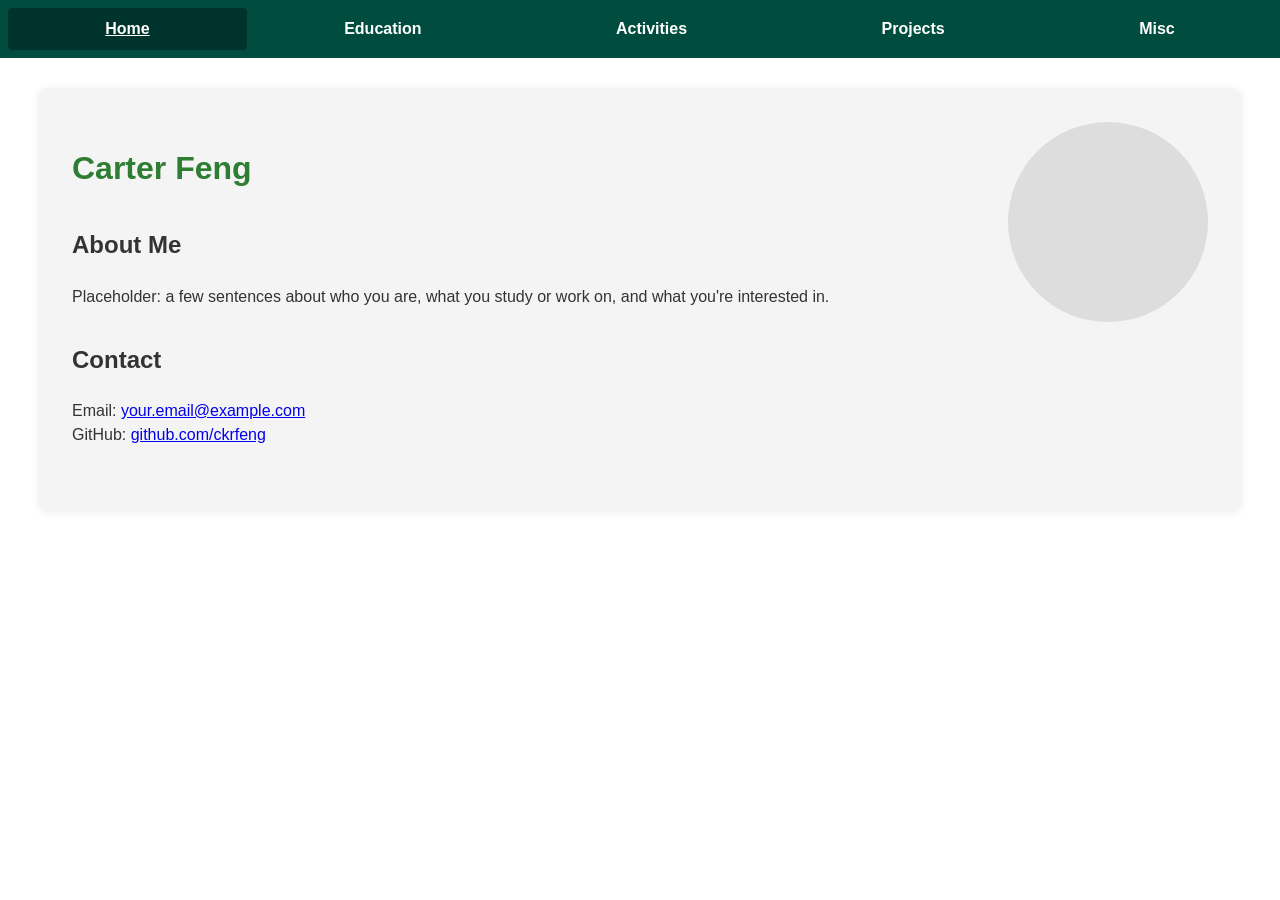
==== index.html @ 481c0ead "Initial blank website with placeholders" ====
<!DOCTYPE html>
<html lang="en">
<head>
    <meta charset="UTF-8">
    <meta name="viewport" content="width=device-width, initial-scale=1.0">
    <title>Carter Feng</title>
    <link rel="stylesheet" href="style.css">
</head>
<body>
    <nav class="navbar">
        <a href="index.html" aria-current="page">Home</a>
        <a href="education.html">Education</a>
        <a href="activities.html">Activities</a>
        <a href="projects.html">Projects</a>
        <a href="misc.html">Misc</a>
    </nav>

    <div class="container">
        <div class="content">
            <div>
                <h1>Carter Feng</h1>

                <section class="section-style">
                    <h2>About Me</h2>
                    <p class="big">
                        Placeholder: a few sentences about who you are, what you study or work on, and what you're interested in.
                    </p>
                </section>

                <section class="section-style">
                    <h2>Contact</h2>
                    <p class="big">
                        Email: <a href="mailto:your.email@example.com">your.email@example.com</a><br>
                        GitHub: <a href="https://github.com/ckrfeng">github.com/ckrfeng</a>
                    </p>
                </section>
            </div>

            <div class="profile-picture">
                <div class="profile-photo" role="img" aria-label="Profile photo"></div>
            </div>
        </div>
    </div>
</body>
</html>
---- style.css ----
/* Shared styles for every page. Colors and fonts follow the same look as the reference site. */

body {
    font-family: 'Trebuchet MS', sans-serif;
    margin: 0;
    padding: 0;
    background-color: #ffffff;
    color: #333333;
    line-height: 1.6;
}

/* Top navigation bar */
.navbar {
    display: flex;
    justify-content: space-between;
    align-items: center;
    flex-wrap: wrap;
    background-color: #004d40;
    padding: 0.5em;
}

.navbar a {
    color: white;
    text-decoration: none;
    font-weight: bold;
    flex: 1 1 auto;
    text-align: center;
    white-space: nowrap;
    padding: 0.5em 1em;
    border-radius: 4px;
}

.navbar a:hover {
    text-decoration: underline;
}

/* The current page's tab is highlighted via aria-current="page" in the HTML */
.navbar a[aria-current="page"] {
    background-color: #00332b;
    text-decoration: underline;
}

/* Page layout */
.container {
    max-width: 1200px;
    margin: 2em auto;
    padding: 0 16px;
}

h1 {
    color: #2e7d32;
}

h2 {
    color: #333333;
}

p.big {
    line-height: 1.5;
}

.section-style {
    margin: 2em 0;
}

.section-style h2 {
    color: #333333;
}

.placeholder {
    color: #888888;
    font-style: italic;
}

/* Home page card: text on the left, profile photo on the right */
.content {
    display: flex;
    justify-content: space-between;
    align-items: flex-start;
    gap: 2em;
    padding: 2em;
    background-color: #f4f4f4;
    border-radius: 8px;
    box-shadow: 0 0 10px rgba(0, 0, 0, 0.1);
}

.profile-picture {
    flex-shrink: 0;
    margin-left: 2em;
}

/* Uses a background image so a missing profile.jpg shows an empty circle, not a broken-image icon */
.profile-photo {
    width: 200px;
    height: 200px;
    max-width: 100%;
    border-radius: 50%;
    background-color: #dddddd;
    background-image: url("profile.jpg");
    background-size: cover;
    background-position: center;
    background-repeat: no-repeat;
}

/* Project cards */
.card-grid {
    display: grid;
    grid-template-columns: repeat(auto-fill, minmax(260px, 1fr));
    gap: 1.5em;
    margin-top: 2em;
}

.card {
    display: flex;
    flex-direction: column;
    background-color: #f4f4f4;
    border-radius: 8px;
    box-shadow: 0 0 10px rgba(0, 0, 0, 0.1);
    padding: 1.5em;
}

.card h2 {
    color: #2e7d32;
    margin: 0 0 0.5em 0;
    font-size: 1.3em;
}

.card p {
    margin: 0 0 1em 0;
}

.card .tools {
    list-style: none;
    padding: 0;
    margin: 0 0 1em 0;
    display: flex;
    flex-wrap: wrap;
    gap: 0.4em;
}

.card .tools li {
    background-color: #e0ece9;
    color: #004d40;
    font-size: 0.85em;
    padding: 0.2em 0.6em;
    border-radius: 4px;
}

.card .card-link {
    margin-top: auto;
    color: #004d40;
    font-weight: bold;
}

/* Phones */
@media (max-width: 600px) {
    .navbar a {
        padding: 0.6em 0.5em;
    }

    .container {
        margin: 1.5em auto;
    }

    .content {
        flex-direction: column;
        align-items: stretch;
        padding: 1.25em;
        gap: 1em;
    }

    /* Photo goes above the text on small screens */
    .profile-picture {
        order: -1;
        margin: 0 auto;
    }

    h1 {
        font-size: 2em;
    }
}
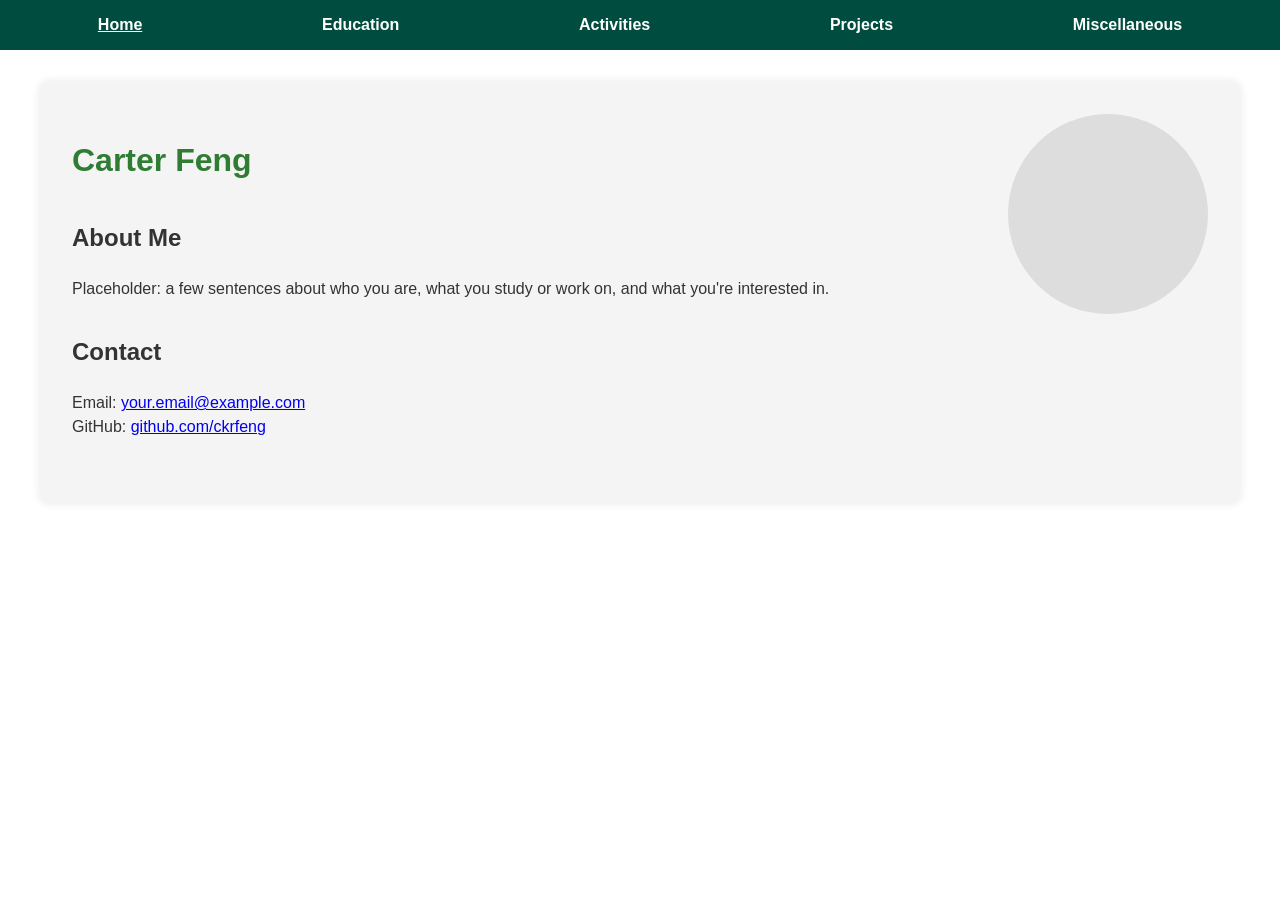
==== commit 9761b87b: "Remove overlay box and replace Misc with Miscellaneous" ====
--- a/index.html
+++ b/index.html
@@ -12,7 +12,7 @@
         <a href="education.html">Education</a>
         <a href="activities.html">Activities</a>
         <a href="projects.html">Projects</a>
-        <a href="misc.html">Misc</a>
+        <a href="misc.html">Miscellaneous</a>
     </nav>
 
     <div class="container">
--- a/style.css
+++ b/style.css
@@ -17,6 +17,7 @@
     flex-wrap: wrap;
     background-color: #004d40;
     padding: 0.5em;
+    line-height: normal;
 }
 
 .navbar a {
@@ -27,16 +28,14 @@
     text-align: center;
     white-space: nowrap;
     padding: 0.5em 1em;
-    border-radius: 4px;
 }
 
 .navbar a:hover {
     text-decoration: underline;
 }
 
-/* The current page's tab is highlighted via aria-current="page" in the HTML */
+/* The current page's tab is underlined via aria-current="page" in the HTML */
 .navbar a[aria-current="page"] {
-    background-color: #00332b;
     text-decoration: underline;
 }
 
@@ -154,10 +153,6 @@
 
 /* Phones */
 @media (max-width: 600px) {
-    .navbar a {
-        padding: 0.6em 0.5em;
-    }
-
     .container {
         margin: 1.5em auto;
     }
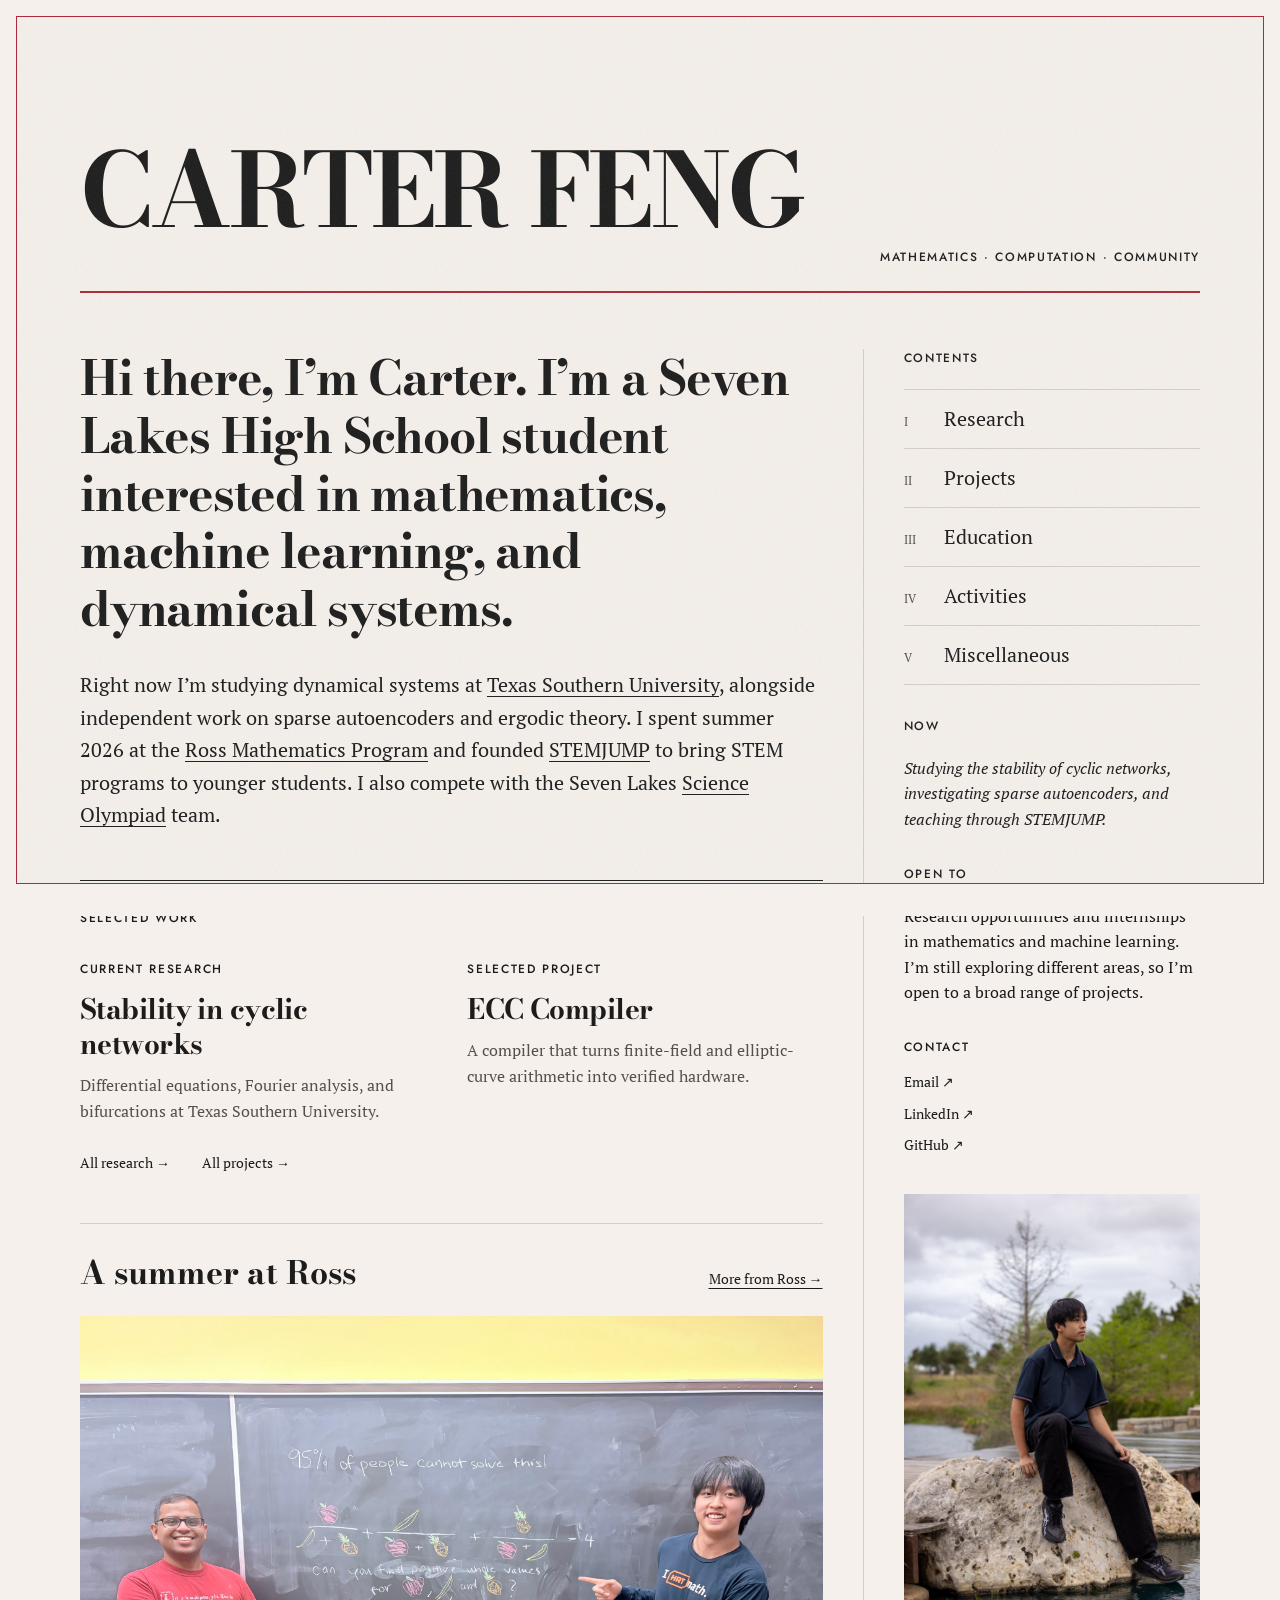
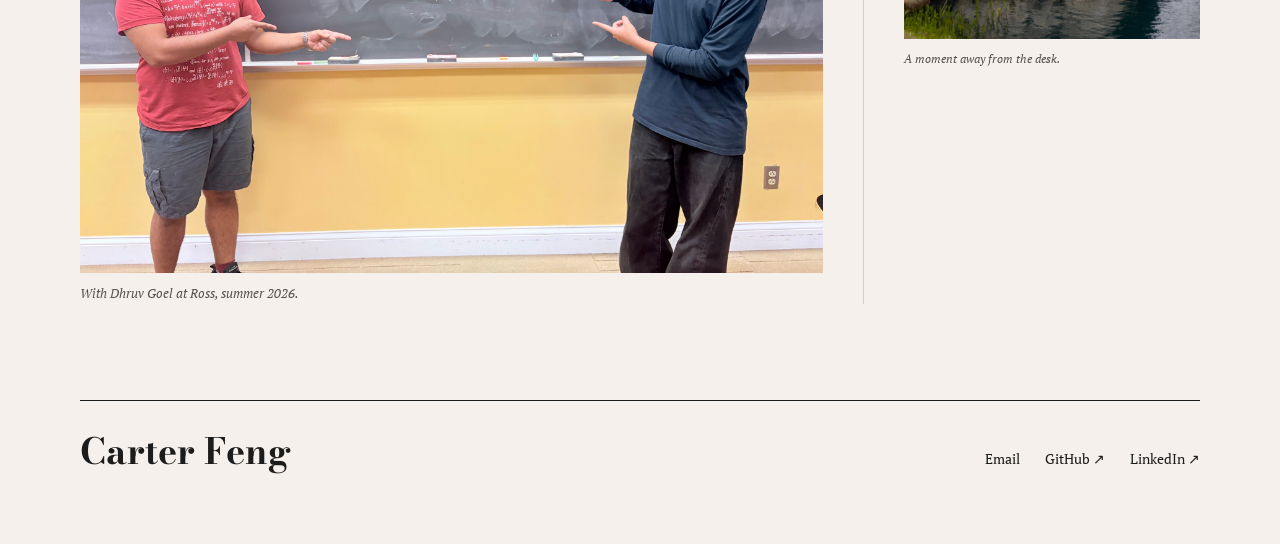
==== commit c4f9d36f: "Redesign personal site with editorial layout and scroll-active entries" ====
--- a/index.html
+++ b/index.html
@@ -1,45 +1,89 @@
-<!DOCTYPE html>
+<!doctype html>
 <html lang="en">
 <head>
-    <meta charset="UTF-8">
-    <meta name="viewport" content="width=device-width, initial-scale=1.0">
-    <title>Carter Feng</title>
-    <link rel="stylesheet" href="style.css">
+  <meta charset="utf-8">
+  <meta name="viewport" content="width=device-width, initial-scale=1">
+  <meta name="theme-color" content="#f5f0eb">
+  <meta name="description" content="Carter Feng — student at Seven Lakes High School, Ross Mathematics Program alumnus, and founder of STEMJUMP. Mathematics, machine learning, and technical projects.">
+  <title>Carter Feng</title>
+  <link rel="icon" href="assets/favicon.svg" type="image/svg+xml">
+  <link rel="preload" href="assets/fonts/bodoni-moda-700.ttf" as="font" type="font/ttf" crossorigin>
+  <link rel="preload" href="assets/fonts/pt-serif-400.ttf" as="font" type="font/ttf" crossorigin>
+  <link rel="stylesheet" href="style.css">
 </head>
-<body>
-    <nav class="navbar">
-        <a href="index.html" aria-current="page">Home</a>
-        <a href="education.html">Education</a>
-        <a href="activities.html">Activities</a>
-        <a href="projects.html">Projects</a>
-        <a href="misc.html">Miscellaneous</a>
-    </nav>
+<body class="home">
+  <a class="skip-link" href="#main">Skip to content</a>
+  <div class="sheet">
+    <header class="masthead">
+      <h1 class="wordmark">Carter Feng</h1>
+      <p class="masthead-note">Mathematics · Computation · Community</p>
+    </header>
+    <main id="main" class="home-layout">
+      <section class="home-lead" aria-labelledby="hello-title">
+        <h2 id="hello-title">Hi there, I’m Carter. I’m a Seven Lakes High School student interested in mathematics, machine learning, and dynamical systems.</h2>
+        <div class="home-intro">
+          <p>Right now I’m studying dynamical systems at <a href="research.html#cyclic-networks">Texas Southern University</a>, alongside independent work on sparse autoencoders and ergodic theory. I spent summer 2026 at the <a href="education.html#ross">Ross Mathematics Program</a> and founded <a href="activities.html#stemjump">STEMJUMP</a> to bring STEM programs to younger students. I also compete with the Seven Lakes <a href="activities.html#science-olympiad">Science Olympiad</a> team.</p>
+        </div>
+      </section>
 
-    <div class="container">
-        <div class="content">
-            <div>
-                <h1>Carter Feng</h1>
+      <aside class="home-sidebar" aria-label="Contents and current work">
+        <nav class="sidebar-contents" aria-label="Contents">
+          <h2 class="rail-heading">Contents</h2>
+          <ol class="sidebar-index">
+            <li><a href="research.html">Research</a></li>
+            <li><a href="projects.html">Projects</a></li>
+            <li><a href="education.html">Education</a></li>
+            <li><a href="activities.html">Activities</a></li>
+            <li><a href="misc.html">Miscellaneous</a></li>
+          </ol>
+        </nav>
+        <section class="rail-now" aria-labelledby="now-title">
+          <h2 class="rail-heading" id="now-title">Now</h2>
+          <p>Studying the stability of cyclic networks, investigating sparse autoencoders, and teaching through STEMJUMP.</p>
+        </section>
+        <section class="rail-open" aria-labelledby="open-title">
+          <h2 class="rail-heading" id="open-title">Open to</h2>
+          <p>Research opportunities and internships in mathematics and machine learning. I’m still exploring different areas, so I’m open to a broad range of projects.</p>
+        </section>
+        <section class="rail-contact" aria-labelledby="contact-title">
+          <h2 class="rail-heading" id="contact-title">Contact</h2>
+          <ul><li><a href="mailto:ckrfeng@gmail.com">Email ↗</a></li><li><a href="https://www.linkedin.com/in/carterfeng/">LinkedIn ↗</a></li><li><a href="https://github.com/ckrfeng">GitHub ↗</a></li></ul>
+        </section>
+        <figure class="rail-portrait">
+          <img src="assets/images/carter-rocks-original.jpg" alt="Carter seated on a limestone rock beside the water." width="5464" height="8192" loading="eager" decoding="async">
+          <figcaption>A moment away from the desk.</figcaption>
+        </figure>
+      </aside>
 
-                <section class="section-style">
-                    <h2>About Me</h2>
-                    <p class="big">
-                        Placeholder: a few sentences about who you are, what you study or work on, and what you're interested in.
-                    </p>
-                </section>
+      <section class="home-highlights" aria-labelledby="highlights-title">
+        <h2 class="rail-heading" id="highlights-title">Selected work</h2>
+        <div class="highlight-pair">
+          <article>
+            <p class="highlight-label">Current research</p>
+            <h3><a href="research.html#cyclic-networks">Stability in cyclic networks</a></h3>
+            <p>Differential equations, Fourier analysis, and bifurcations at Texas Southern University.</p>
+          </article>
+          <article>
+            <p class="highlight-label">Selected project</p>
+            <h3><a href="projects.html#ecc-compiler">ECC Compiler</a></h3>
+            <p>A compiler that turns finite-field and elliptic-curve arithmetic into verified hardware.</p>
+          </article>
+        </div>
+        <p class="highlights-more"><a href="research.html">All research →</a><a href="projects.html">All projects →</a></p>
+      </section>
 
-                <section class="section-style">
-                    <h2>Contact</h2>
-                    <p class="big">
-                        Email: <a href="mailto:your.email@example.com">your.email@example.com</a><br>
-                        GitHub: <a href="https://github.com/ckrfeng">github.com/ckrfeng</a>
-                    </p>
-                </section>
-            </div>
-
-            <div class="profile-picture">
-                <div class="profile-photo" role="img" aria-label="Profile photo"></div>
-            </div>
-        </div>
-    </div>
+      <section class="home-ross" aria-labelledby="summer-title">
+        <div class="photo-story-heading"><h2 id="summer-title">A summer at Ross</h2><a href="education.html#ross">More from Ross →</a></div>
+        <figure>
+          <img src="assets/images/ross-dhruv-goel.jpg" alt="Carter and Dhruv Goel pointing to a number theory puzzle on a classroom chalkboard." width="2400" height="1800" loading="lazy" decoding="async">
+          <figcaption>With Dhruv Goel at Ross, summer 2026.</figcaption>
+        </figure>
+      </section>
+    </main>
+    <footer class="colophon">
+      <p class="signature">Carter Feng</p>
+      <div class="contact-links"><a href="mailto:ckrfeng@gmail.com">Email</a><a href="https://github.com/ckrfeng">GitHub ↗</a><a href="https://www.linkedin.com/in/carterfeng/">LinkedIn ↗</a></div>
+    </footer>
+  </div>
 </body>
 </html>
--- a/style.css
+++ b/style.css
@@ -1,176 +1,221 @@
-/* Shared styles for every page. Colors and fonts follow the same look as the reference site. */
-
-body {
-    font-family: 'Trebuchet MS', sans-serif;
-    margin: 0;
-    padding: 0;
-    background-color: #ffffff;
-    color: #333333;
-    line-height: 1.6;
-}
-
-/* Top navigation bar */
-.navbar {
-    display: flex;
-    justify-content: space-between;
-    align-items: center;
-    flex-wrap: wrap;
-    background-color: #004d40;
-    padding: 0.5em;
-    line-height: normal;
-}
-
-.navbar a {
-    color: white;
-    text-decoration: none;
-    font-weight: bold;
-    flex: 1 1 auto;
-    text-align: center;
-    white-space: nowrap;
-    padding: 0.5em 1em;
-}
-
-.navbar a:hover {
-    text-decoration: underline;
-}
-
-/* The current page's tab is underlined via aria-current="page" in the HTML */
-.navbar a[aria-current="page"] {
-    text-decoration: underline;
-}
-
-/* Page layout */
-.container {
-    max-width: 1200px;
-    margin: 2em auto;
-    padding: 0 16px;
-}
-
-h1 {
-    color: #2e7d32;
-}
-
-h2 {
-    color: #333333;
-}
-
-p.big {
-    line-height: 1.5;
-}
-
-.section-style {
-    margin: 2em 0;
-}
-
-.section-style h2 {
-    color: #333333;
-}
-
-.placeholder {
-    color: #888888;
-    font-style: italic;
-}
-
-/* Home page card: text on the left, profile photo on the right */
-.content {
-    display: flex;
-    justify-content: space-between;
-    align-items: flex-start;
-    gap: 2em;
-    padding: 2em;
-    background-color: #f4f4f4;
-    border-radius: 8px;
-    box-shadow: 0 0 10px rgba(0, 0, 0, 0.1);
-}
-
-.profile-picture {
-    flex-shrink: 0;
-    margin-left: 2em;
-}
-
-/* Uses a background image so a missing profile.jpg shows an empty circle, not a broken-image icon */
-.profile-photo {
-    width: 200px;
-    height: 200px;
-    max-width: 100%;
-    border-radius: 50%;
-    background-color: #dddddd;
-    background-image: url("profile.jpg");
-    background-size: cover;
-    background-position: center;
-    background-repeat: no-repeat;
-}
-
-/* Project cards */
-.card-grid {
-    display: grid;
-    grid-template-columns: repeat(auto-fill, minmax(260px, 1fr));
-    gap: 1.5em;
-    margin-top: 2em;
-}
-
-.card {
-    display: flex;
-    flex-direction: column;
-    background-color: #f4f4f4;
-    border-radius: 8px;
-    box-shadow: 0 0 10px rgba(0, 0, 0, 0.1);
-    padding: 1.5em;
-}
-
-.card h2 {
-    color: #2e7d32;
-    margin: 0 0 0.5em 0;
-    font-size: 1.3em;
-}
-
-.card p {
-    margin: 0 0 1em 0;
-}
-
-.card .tools {
-    list-style: none;
-    padding: 0;
-    margin: 0 0 1em 0;
-    display: flex;
-    flex-wrap: wrap;
-    gap: 0.4em;
-}
-
-.card .tools li {
-    background-color: #e0ece9;
-    color: #004d40;
-    font-size: 0.85em;
-    padding: 0.2em 0.6em;
-    border-radius: 4px;
-}
-
-.card .card-link {
-    margin-top: auto;
-    color: #004d40;
-    font-weight: bold;
-}
-
-/* Phones */
-@media (max-width: 600px) {
-    .container {
-        margin: 1.5em auto;
-    }
-
-    .content {
-        flex-direction: column;
-        align-items: stretch;
-        padding: 1.25em;
-        gap: 1em;
-    }
-
-    /* Photo goes above the text on small screens */
-    .profile-picture {
-        order: -1;
-        margin: 0 auto;
-    }
-
-    h1 {
-        font-size: 2em;
-    }
-}
+@font-face{font-family:Bodoni;src:url('assets/fonts/bodoni-moda-700.ttf') format('truetype');font-weight:700;font-style:normal;font-display:swap}
+@font-face{font-family:Bodoni;src:url('assets/fonts/bodoni-moda.ttf') format('truetype');font-weight:400;font-style:normal;font-display:swap}
+@font-face{font-family:PTSerif;src:url('assets/fonts/pt-serif-400.ttf') format('truetype');font-weight:400;font-style:normal;font-display:swap}
+@font-face{font-family:PTSerif;src:url('assets/fonts/pt-serif-700.ttf') format('truetype');font-weight:700;font-style:normal;font-display:swap}
+@font-face{font-family:PTSerif;src:url('assets/fonts/pt-serif-400-italic.ttf') format('truetype');font-weight:400;font-style:italic;font-display:swap}
+@font-face{font-family:Jost;src:url('assets/fonts/jost-500.ttf') format('truetype');font-weight:500;font-style:normal;font-display:swap}
+
+:root{
+  --paper:#f5f0eb;
+  --ink:#1c1c1c;
+  --muted:#55504b;
+  --rule:#d6cec5;
+  --accent:#ad293c;
+  --index-muted:#aaa49d;
+  --index-active:#c8102e;
+  --duration-state:160ms;
+  color-scheme:light;
+  font-family:PTSerif,Georgia,serif;
+  color:var(--ink);
+  background:var(--paper);
+  font-synthesis:none;
+}
+*{box-sizing:border-box}
+html{scroll-behavior:smooth}
+body{margin:0;font-size:16px;line-height:1.6;-webkit-font-smoothing:antialiased}
+body::before{content:"";position:fixed;inset:0;pointer-events:none;z-index:5;opacity:.24;background-image:url("data:image/svg+xml,%3Csvg viewBox='0 0 180 180' xmlns='http://www.w3.org/2000/svg'%3E%3Cfilter id='p'%3E%3CfeTurbulence type='fractalNoise' baseFrequency='.78' numOctaves='3' stitchTiles='stitch'/%3E%3C/filter%3E%3Cpath fill='%23726952' filter='url(%23p)' opacity='.36' d='M0 0h180v180H0z'/%3E%3C/svg%3E");background-size:180px}
+body::after{content:"";position:fixed;inset:16px;border:1px solid var(--accent);box-shadow:0 0 0 32px var(--paper);pointer-events:none;z-index:8}
+::selection{background:#e7c4c7;color:var(--ink)}
+a{color:inherit;text-underline-offset:4px;text-decoration-thickness:1px}
+a:hover{text-decoration:underline}
+a:focus-visible{outline:2px solid var(--ink);outline-offset:5px}
+p{margin:0 0 24px}
+strong{font-weight:700}
+figure{margin:0}
+figure img{display:block;width:100%;height:auto}
+figcaption{font-size:13px;line-height:1.6;font-style:italic;color:var(--muted);margin-top:10px}
+.skip-link{position:absolute;top:20px;left:24px;transform:translateY(-200%);z-index:10;background:var(--paper);padding:8px 16px}
+.skip-link:focus{transform:none}
+.visually-hidden{position:absolute;width:1px;height:1px;margin:-1px;padding:0;overflow:hidden;clip-path:inset(50%);white-space:nowrap;border:0}
+.sheet{width:calc(100% - 160px);max-width:1440px;margin:auto}
+
+/* Common masthead anchors match across the cover and section pages. */
+.masthead{position:relative;padding:144px 0 24px;border-bottom:2px solid var(--accent)}
+.wordmark,.section-masthead{font-family:Bodoni,Georgia,serif;font-size:clamp(30.4px,8vw,136px);font-weight:700;line-height:.9;letter-spacing:-.035em;margin:0;min-height:clamp(27.36px,7.2vw,122.4px);color:var(--ink)}
+.wordmark{text-transform:uppercase;white-space:nowrap}
+.masthead-note{font-family:Jost,Arial,sans-serif;font-size:12px;font-weight:500;line-height:19.2px;letter-spacing:.14em;text-transform:uppercase;text-align:right;margin:12px 0 0;color:var(--ink)}
+.interior .masthead::after{content:"";display:block;height:31.2px}
+.navigation{position:absolute;left:0;right:0;top:25px;display:flex;justify-content:center;align-items:center;flex-wrap:wrap;gap:10px 32px;padding:12px 0 15px;border-bottom:1px solid var(--rule);font-family:Jost,Arial,sans-serif;font-weight:500;font-size:12px;line-height:19.2px;letter-spacing:.13em;text-transform:uppercase}
+.navigation a{text-decoration:none;white-space:nowrap}
+.navigation a[aria-current=page]{text-decoration:underline;text-underline-offset:7px}
+
+/* Cover: large introduction, contents rail, and two featured entries. */
+.home-layout{display:grid;grid-template-columns:minmax(0,2.2fr) minmax(250px,1fr);grid-template-areas:"lead sidebar" "highlights sidebar" "ross sidebar";column-gap:40px;align-items:start;padding:56px 0 96px}
+.home-lead{grid-area:lead;padding-bottom:48px}
+.home-lead h2{font-family:Bodoni,Georgia,serif;font-size:48px;line-height:1.2;font-weight:700;letter-spacing:-.025em;margin:0 0 32px}
+.home-intro{font-size:20px;line-height:1.625;max-width:70ch}
+.home-intro p:last-child{margin-bottom:0}
+.home-sidebar{grid-area:sidebar;border-left:1px solid var(--rule);padding-left:40px;align-self:stretch}
+.rail-heading,.highlight-label,.entry-meta{font-family:Jost,Arial,sans-serif;font-size:12px;font-weight:500;line-height:1.6;letter-spacing:.14em;text-transform:uppercase;color:var(--ink)}
+.rail-heading{margin:0 0 20px}
+.sidebar-index{list-style:none;counter-reset:toc;margin:0;padding:0}
+.sidebar-index li{counter-increment:toc;border-top:1px solid var(--rule)}
+.sidebar-index li:last-child{border-bottom:1px solid var(--rule)}
+.sidebar-index a{display:flex;gap:21px;align-items:baseline;padding:15px 0;font-size:20px;line-height:1.4;text-decoration:none}
+.sidebar-index a::before{content:counter(toc,upper-roman);font-size:12px;min-width:19px;color:var(--muted)}
+.sidebar-index a:hover{text-decoration:underline}
+.rail-now,.rail-open,.rail-contact{margin-top:32px}
+.rail-now p,.rail-open p{font-size:16px;line-height:1.6;margin:0}
+.rail-now p{font-style:italic}
+.rail-contact .rail-heading{margin-bottom:12px}
+.rail-contact ul{list-style:none;padding:0;margin:0}
+.rail-contact li+li{margin-top:6px}
+.rail-contact a{font-size:14px;text-decoration:none}
+.rail-contact a:hover{text-decoration:underline}
+.rail-portrait{margin-top:36px}
+.rail-portrait figcaption{font-size:12px}
+.home-highlights{grid-area:highlights;border-top:1px solid var(--ink);padding:28px 0 48px}
+.home-highlights>.rail-heading{margin-bottom:32px}
+.highlight-pair{display:grid;grid-template-columns:1fr 1fr;gap:32px}
+.highlight-label{margin:0 0 12px}
+.highlight-pair h3{font-family:Bodoni,Georgia,serif;font-size:28px;font-weight:700;line-height:1.25;letter-spacing:-.02em;margin:0 0 12px}
+.highlight-pair h3 a{text-decoration:none}
+.highlight-pair h3 a:hover{text-decoration:underline}
+.highlight-pair article>p:last-child{font-size:16px;line-height:1.6;margin:0;color:var(--muted)}
+.highlights-more{display:flex;gap:32px;margin:28px 0 0;font-size:14px}
+.highlights-more a{text-decoration:none}
+.highlights-more a:hover{text-decoration:underline}
+.home-ross{grid-area:ross;border-top:1px solid var(--rule);padding-top:30px}
+.photo-story-heading{display:flex;justify-content:space-between;align-items:baseline;gap:24px;margin-bottom:24px}
+.photo-story-heading h2{font-family:Bodoni,Georgia,serif;font-size:32px;line-height:1.2;margin:0;font-weight:700}
+.photo-story-heading a{font-size:14px;white-space:nowrap}
+
+/* Section pages retain the supplied projects, results, and photographs. */
+.page-heading{max-width:880px;margin:48px auto 56px}
+.page-deck{font-size:22px;line-height:1.6;color:var(--muted);margin:0}
+.reading-column{max-width:880px;margin:0 auto 88px}
+.entry{scroll-margin-top:32px;margin-bottom:64px}
+.entry-meta{margin:0 0 16px;letter-spacing:.09em}
+.entry h2,.skills-section h2{font-family:Bodoni,Georgia,serif;font-size:36px;font-weight:700;line-height:1.2;letter-spacing:-.02em;margin:0 0 24px}
+.entry p:not(.entry-meta){font-size:18px;line-height:1.75}
+.entry p:last-child{margin-bottom:0}
+.indexed-page .reading-column,.indexed-page .page-heading{max-width:none}
+.numbered-entry{display:grid;grid-template-columns:minmax(0,22%) minmax(0,1fr);gap:40px;margin-bottom:64px}
+.numbered-entry+.numbered-entry{border-top:1px solid var(--rule);padding-top:56px}
+.entry-aside,.entry-content{min-width:0}
+.entry-number{display:block;font-family:Bodoni,Georgia,serif;font-size:64px;font-weight:400;line-height:.85;font-variant-numeric:lining-nums tabular-nums;color:var(--index-muted);margin-bottom:24px;transition:color var(--duration-state) ease}
+.numbered-entry[data-active="true"] .entry-number{color:var(--index-active)}
+.entry-aside .entry-meta{max-width:220px;font-size:11px;line-height:1.7}
+.entry-content .entry-meta{margin-bottom:16px}
+.skills-section{border-top:1px solid var(--rule);padding-top:36px}
+.skills-list{font-size:18px;margin:0}
+.skills-list dt{font-weight:700;margin:24px 0 6px}
+.skills-list dd{margin:0;line-height:1.7}
+.end-link{margin-top:30px;font-size:16px}
+.photo-section{margin:0 0 96px}
+.photo-section>h2{font-family:Bodoni,Georgia,serif;font-size:36px;font-weight:700;line-height:1.2;margin:0 0 28px}
+.wide-photo{margin-bottom:36px}
+.photo-pair,.personal-photos{display:grid;grid-template-columns:1fr 1fr;gap:32px}
+.photo-note{font-size:15px;font-style:italic;color:var(--muted);margin-top:24px}
+.competition-pair{display:grid;grid-template-columns:minmax(0,1fr) 220px;gap:64px;align-items:center}
+.small-original{max-width:165px;justify-self:center}
+.small-original img{max-width:165px}
+.personal-photos{margin-bottom:96px}
+.event-results{display:grid;grid-template-columns:1fr 1fr;gap:32px 48px;margin-top:36px}
+.event-result h3{font-family:Bodoni,Georgia,serif;font-size:26px;font-weight:700;line-height:1.2;margin:0 0 16px}
+.event-result table{width:100%;border-collapse:collapse;font-size:16px;font-variant-numeric:tabular-nums}
+.event-result th,.event-result td{text-align:left;padding:9px 0;font-weight:400}
+.event-result thead{font-family:Jost,Arial,sans-serif;font-size:12px;letter-spacing:.05em;border-bottom:1px solid var(--rule)}
+.event-result td:last-child,.event-result th:last-child{text-align:right}
+.role-list{display:grid;grid-template-columns:1fr auto;gap:16px 32px;margin:0;font-size:18px}
+.role-list dt,.role-list dd{margin:0}
+.role-list dd{font-style:italic;color:var(--muted)}
+.plain-list{padding-left:24px;font-size:18px;line-height:1.8}
+.colophon{border-top:1px solid var(--ink);padding:28px 0 72px;display:flex;justify-content:space-between;align-items:baseline;gap:32px;font-size:14px}
+.colophon p{margin:0}
+.signature{font-family:Bodoni,Georgia,serif;font-size:36px;line-height:1.2;font-weight:700}
+.contact-links{display:flex;gap:25px;flex-wrap:wrap}
+.contact-links a{text-decoration:none}
+.contact-links a:hover{text-decoration:underline}
+
+@media(min-width:1600px){.home-layout{grid-template-columns:minmax(0,2fr) minmax(300px,1fr)}}
+@media(max-width:1024px){
+  .sheet{width:calc(100% - 112px)}
+  .home-layout{grid-template-columns:minmax(0,1.8fr) minmax(215px,1fr);gap:0 30px}
+  .home-sidebar{padding-left:28px}
+  .home-lead h2{font-size:42px}
+  .home-intro{font-size:18px}
+  .highlight-pair{gap:24px}
+  .highlight-pair h3{font-size:25px}
+  .photo-story-heading{display:block}
+  .photo-story-heading h2{margin-bottom:12px}
+  .competition-pair{grid-template-columns:minmax(0,1fr) 165px;gap:36px}
+  .navigation{gap:10px 24px}
+}
+@media(max-width:700px){
+  body::after{inset:9px}
+  .sheet{width:calc(100% - 48px)}
+  .masthead{padding-top:128px;padding-bottom:24px}
+  .wordmark,.section-masthead{font-size:clamp(30.4px,8vw,56px);line-height:1;min-height:56px;letter-spacing:-.035em}
+  .masthead-note{font-size:10px;text-align:left;letter-spacing:.11em;margin-top:12px;line-height:16px}
+  .interior .masthead::after{height:28px}
+  .navigation{top:20px;display:grid;grid-template-columns:repeat(3,minmax(0,1fr));padding:0 0 8px;gap:0;font-size:10px;letter-spacing:.08em}
+  .navigation a{min-height:40px;display:flex;justify-content:center;align-items:center;text-align:center}
+  .home-layout{grid-template-columns:1fr;grid-template-areas:"lead" "highlights" "sidebar" "ross";padding:36px 0 56px}
+  .home-lead{padding-bottom:32px}
+  .home-lead h2{font-size:36px;line-height:1.16;margin-bottom:26px}
+  .home-intro{font-size:18px;line-height:1.65}
+  .home-sidebar{display:grid;grid-template-columns:1fr 1fr;gap:28px 24px;border-left:0;border-top:1px solid var(--rule);padding:24px 0 36px}
+  .sidebar-contents{grid-column:1/-1}
+  .sidebar-index{display:grid;grid-template-columns:1fr 1fr;column-gap:24px}
+  .sidebar-index a{font-size:17px;padding:13px 0;gap:13px}
+  .sidebar-index a::before{min-width:15px;font-size:11px}
+  .sidebar-index li:last-child{grid-column:1/-1}
+  .rail-heading,.highlight-label{font-size:11px;letter-spacing:.12em}
+  .rail-now,.rail-open,.rail-contact{margin:0}
+  .rail-now p,.rail-open p{font-size:15px;line-height:1.65}
+  .rail-contact{grid-column:1/-1}
+  .rail-contact ul{display:flex;flex-wrap:wrap;gap:12px 24px}
+  .rail-contact li+li{margin:0}
+  .rail-contact a{font-size:14px}
+  .rail-portrait{grid-column:1/-1;margin:0}
+  .home-highlights{padding:26px 0 36px}
+  .home-highlights>.rail-heading{margin-bottom:24px}
+  .highlight-pair{grid-template-columns:1fr;gap:30px}
+  .highlight-pair h3{font-size:28px}
+  .highlight-pair article>p:last-child{font-size:16px}
+  .highlights-more{font-size:14px;gap:24px}
+  .home-ross{padding-top:28px}
+  .photo-story-heading h2{font-size:30px}
+  .page-heading{margin:36px 0 42px}
+  .page-deck{font-size:19px}
+  .reading-column{margin-bottom:56px}
+  .entry{margin-bottom:44px}
+  .entry h2,.skills-section h2{font-size:29px;line-height:1.2;margin-bottom:20px}
+  .entry-meta{font-size:10px;letter-spacing:.08em;margin-bottom:15px}
+  .entry p:not(.entry-meta){font-size:17px;line-height:1.75}
+  .skills-list,.plain-list{font-size:17px}
+  .photo-section{margin-bottom:56px}
+  .photo-section>h2{font-size:30px}
+  .photo-pair,.personal-photos,.competition-pair,.event-results{grid-template-columns:1fr;gap:30px}
+  .personal-photos{margin-bottom:56px}
+  .small-original{justify-self:start}
+  .role-list{grid-template-columns:1fr;gap:4px;font-size:17px}
+  .role-list dd{margin-bottom:18px}
+  .colophon{flex-wrap:wrap;gap:20px;padding-bottom:42px}
+  .signature{font-size:30px}
+  .contact-links{font-size:13px;gap:24px}
+}
+@media(prefers-reduced-motion:reduce){html{scroll-behavior:auto}}
+@media(max-width:767px){.numbered-entry{grid-template-columns:1fr;gap:24px}.numbered-entry+.numbered-entry{padding-top:40px}.entry-aside .entry-meta{max-width:none;margin-bottom:0}}
+@media(prefers-reduced-motion:reduce){.entry-number{transition-duration:80ms}}
+@media(min-width:701px) and (max-width:1023px){
+  .home-layout{grid-template-columns:1fr;grid-template-areas:"lead" "highlights" "sidebar" "ross"}
+  .home-lead h2{font-size:48px}
+  .home-intro{font-size:20px}
+  .home-sidebar{display:grid;grid-template-columns:1fr 1fr;gap:32px;border-left:0;border-top:1px solid var(--rule);padding:32px 0 48px}
+  .sidebar-contents{grid-row:span 2}
+  .rail-now,.rail-open,.rail-contact{margin:0}
+  .rail-portrait{margin:0}
+  .home-ross{margin-top:0}
+}
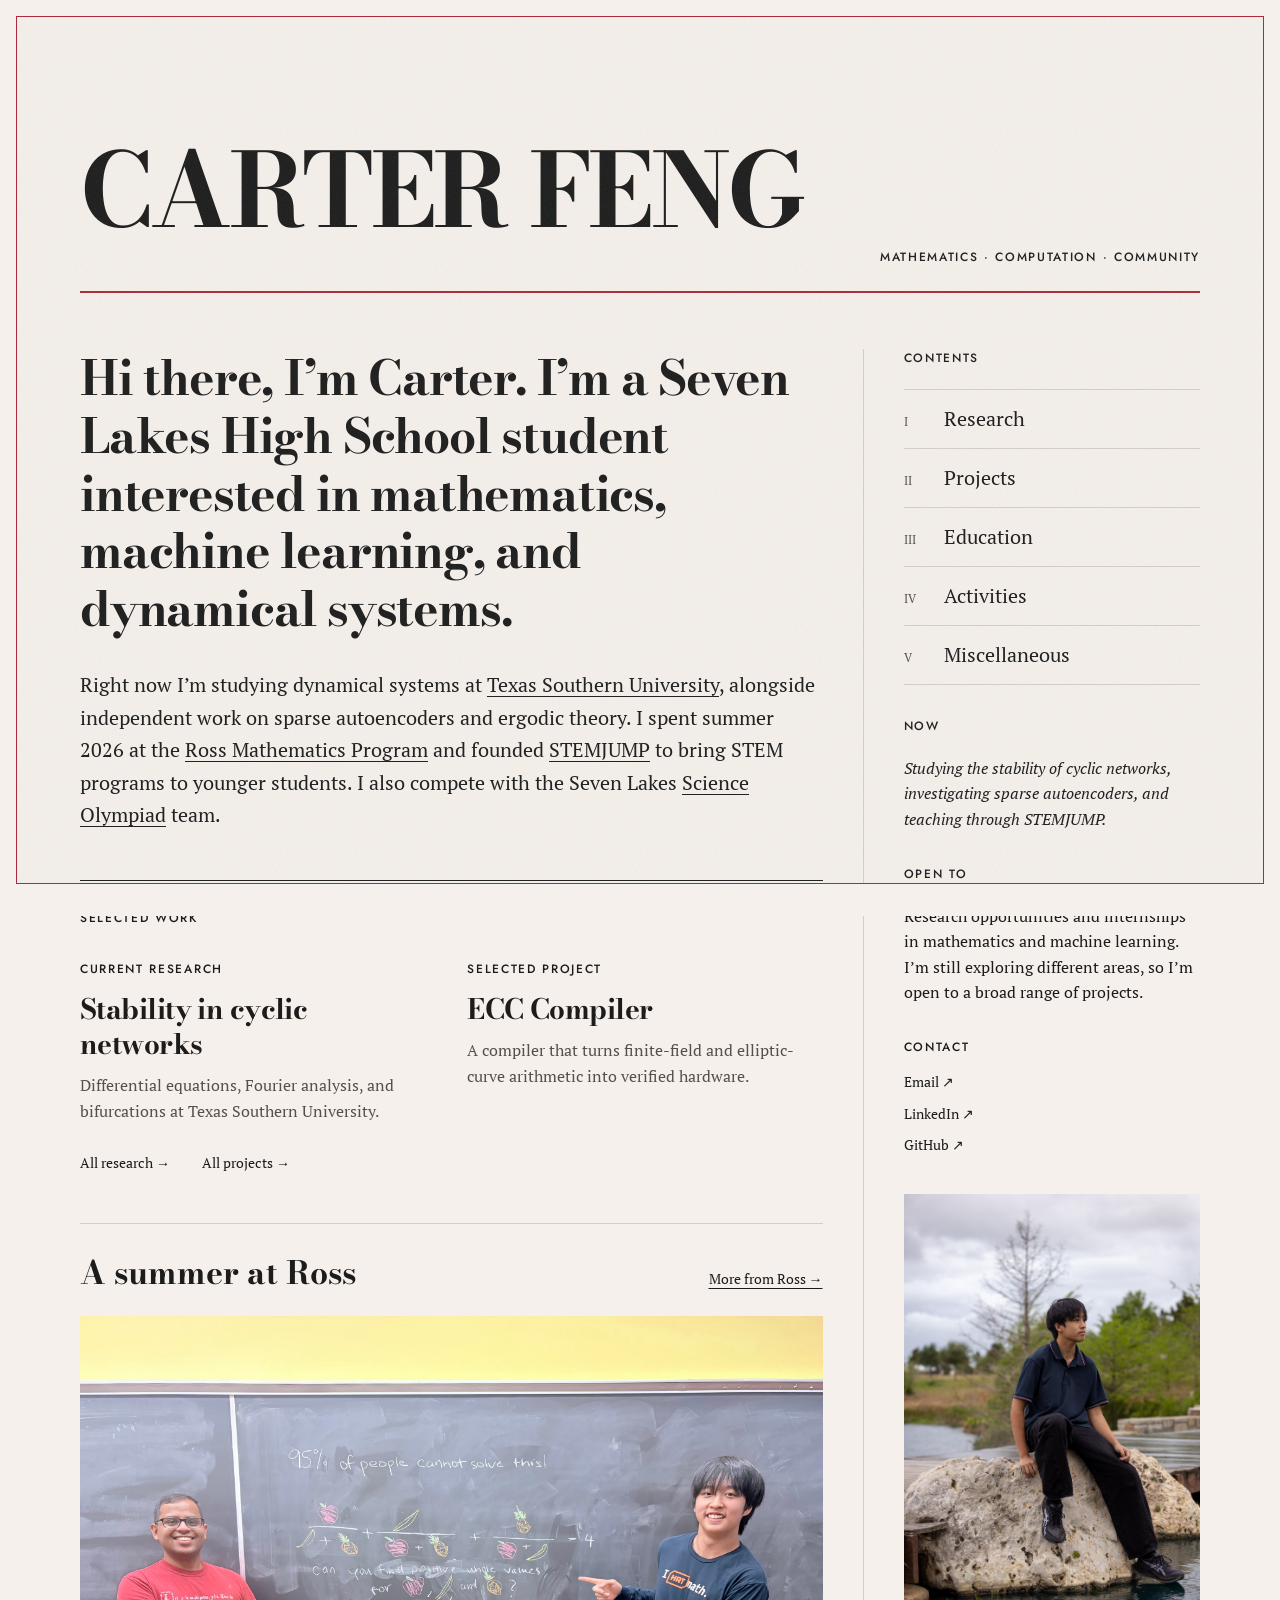
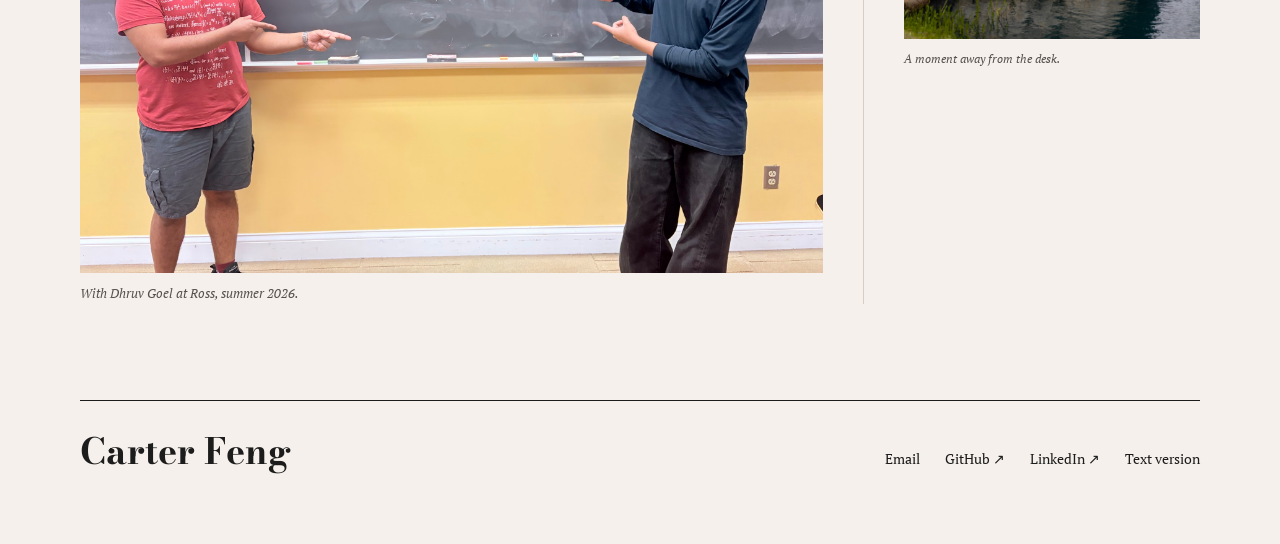
==== commit 2574bada: "Add text-only version and correct photo captions" ====
--- a/index.html
+++ b/index.html
@@ -82,7 +82,7 @@
     </main>
     <footer class="colophon">
       <p class="signature">Carter Feng</p>
-      <div class="contact-links"><a href="mailto:ckrfeng@gmail.com">Email</a><a href="https://github.com/ckrfeng">GitHub ↗</a><a href="https://www.linkedin.com/in/carterfeng/">LinkedIn ↗</a></div>
+      <div class="contact-links"><a href="mailto:ckrfeng@gmail.com">Email</a><a href="https://github.com/ckrfeng">GitHub ↗</a><a href="https://www.linkedin.com/in/carterfeng/">LinkedIn ↗</a><a href="text/index.html#about">Text version</a></div>
     </footer>
   </div>
 </body>
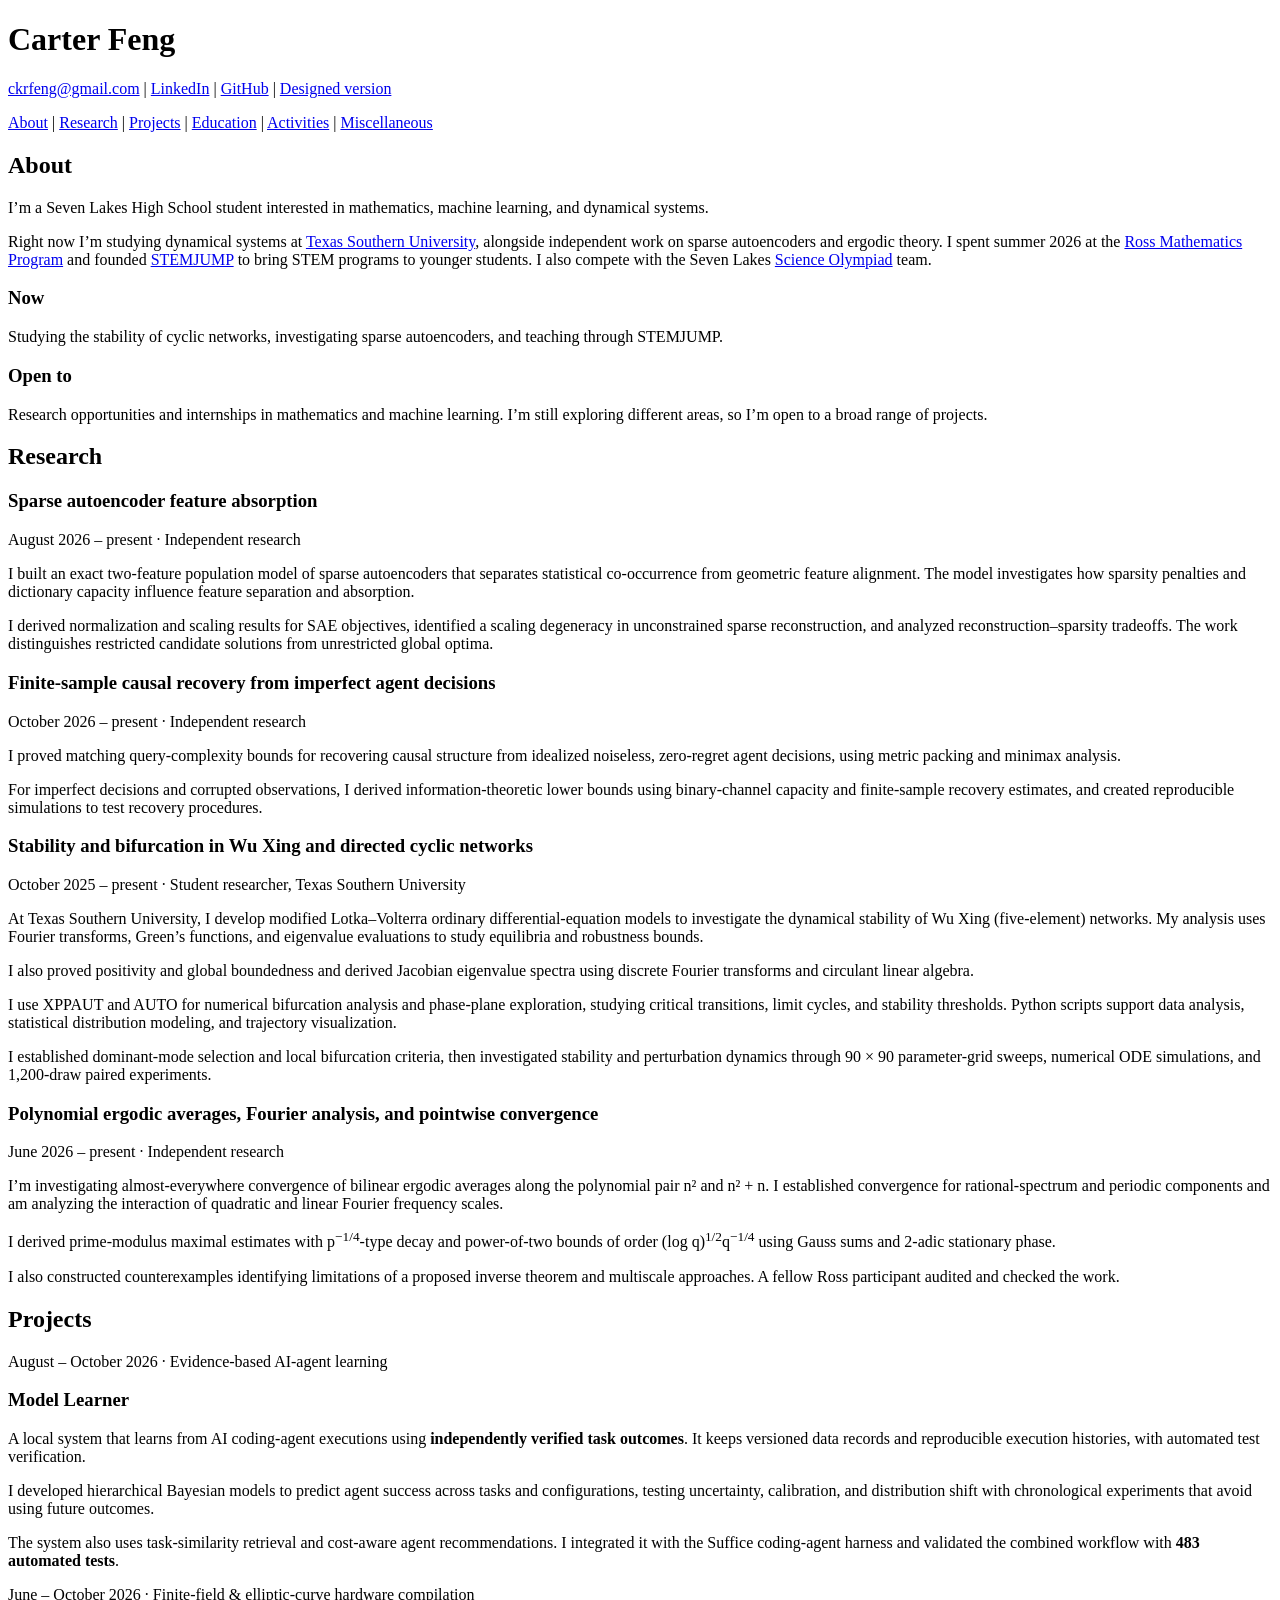
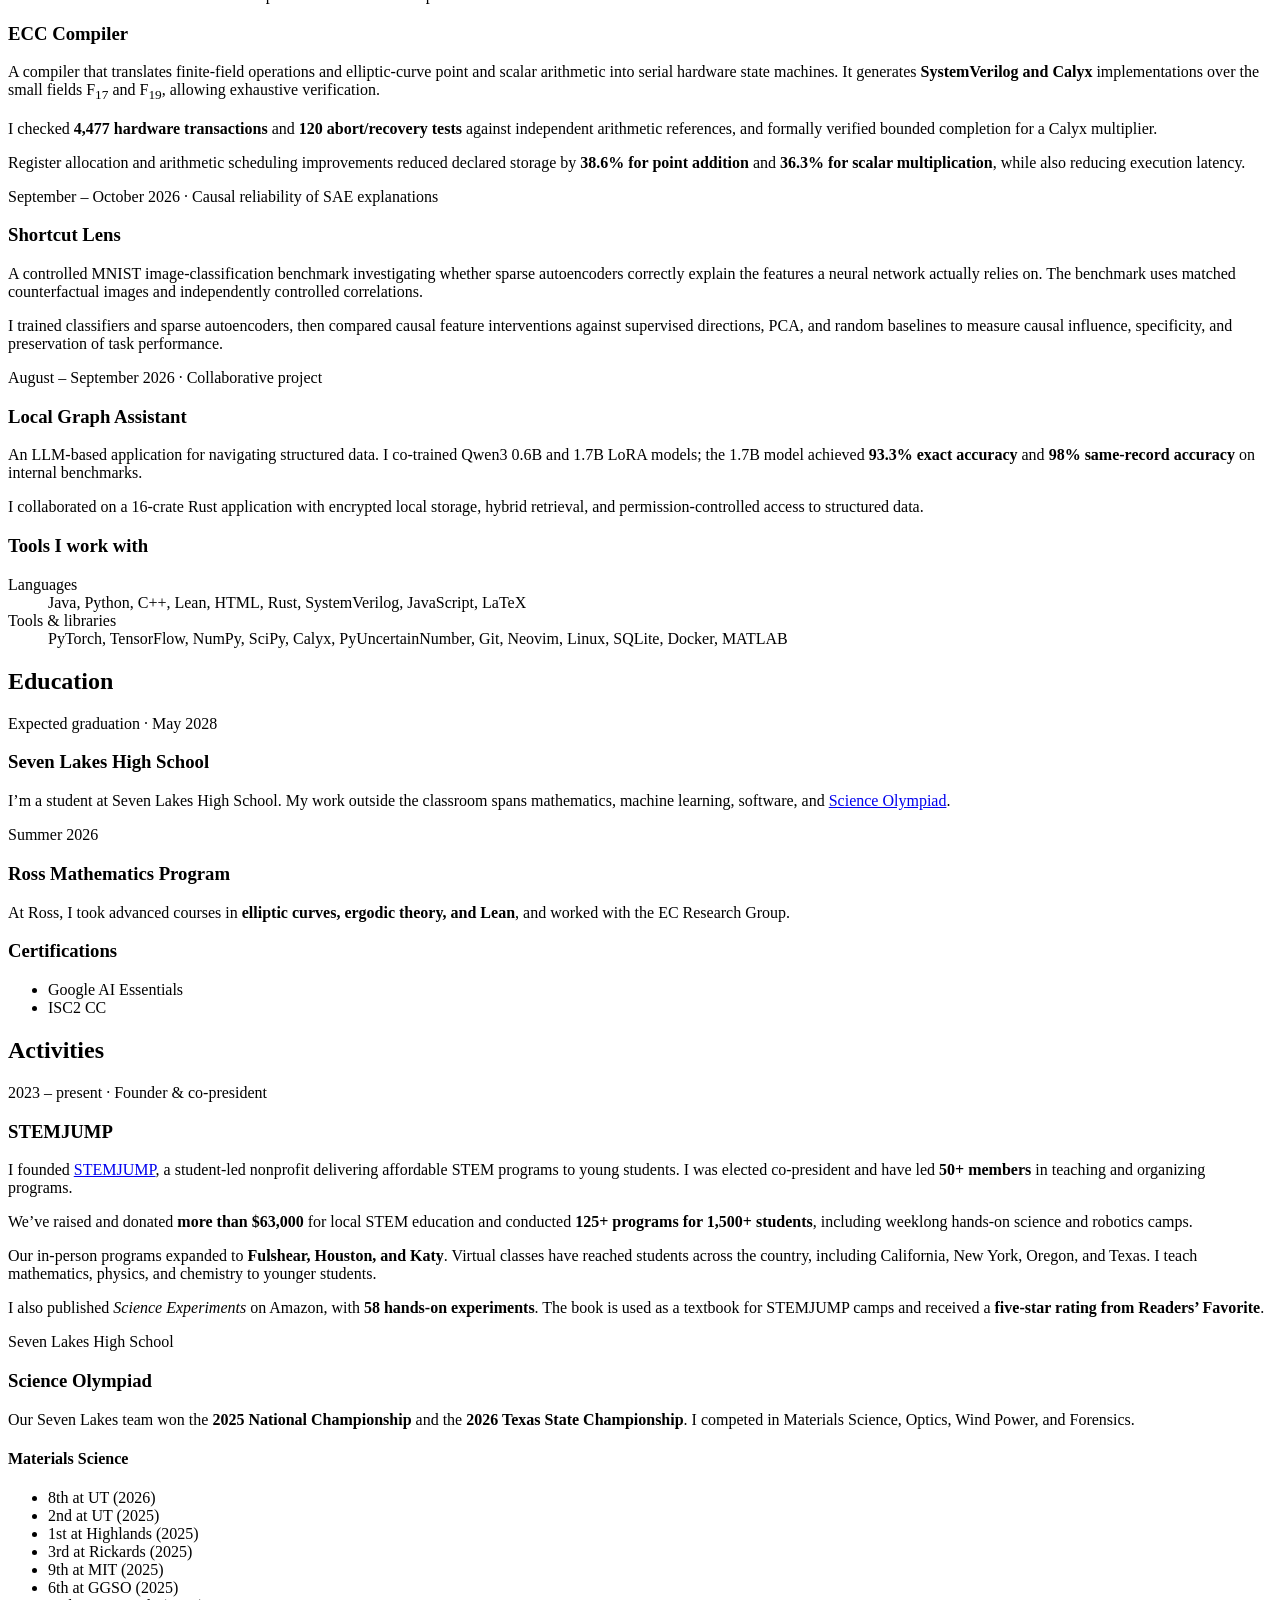
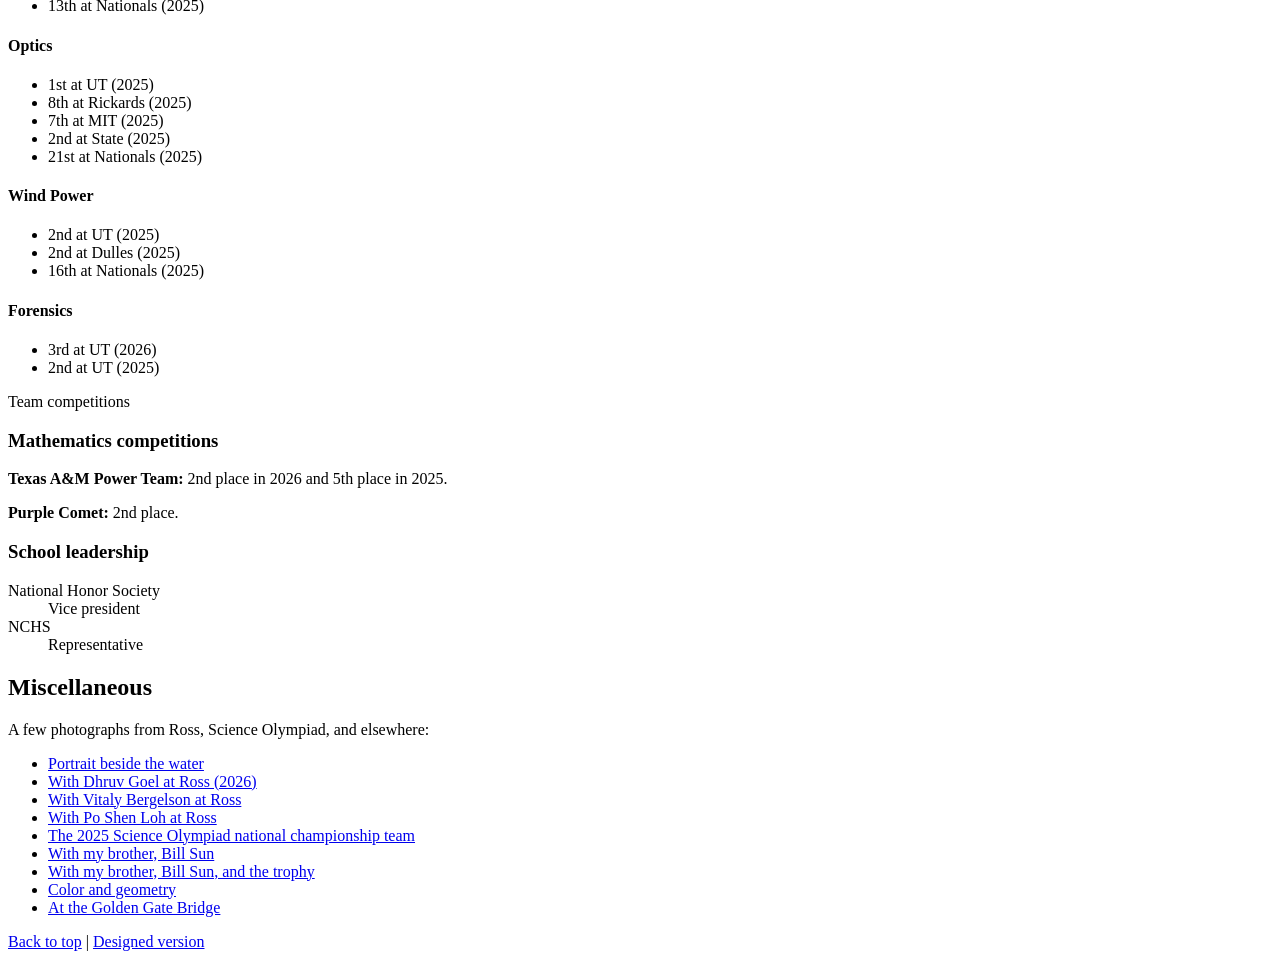
==== commit ec1ae18c: "Make text version the default homepage" ====
--- a/index.html
+++ b/index.html
@@ -3,87 +3,184 @@
 <head>
   <meta charset="utf-8">
   <meta name="viewport" content="width=device-width, initial-scale=1">
-  <meta name="theme-color" content="#f5f0eb">
-  <meta name="description" content="Carter Feng — student at Seven Lakes High School, Ross Mathematics Program alumnus, and founder of STEMJUMP. Mathematics, machine learning, and technical projects.">
-  <title>Carter Feng</title>
-  <link rel="icon" href="assets/favicon.svg" type="image/svg+xml">
-  <link rel="preload" href="assets/fonts/bodoni-moda-700.ttf" as="font" type="font/ttf" crossorigin>
-  <link rel="preload" href="assets/fonts/pt-serif-400.ttf" as="font" type="font/ttf" crossorigin>
-  <link rel="stylesheet" href="style.css">
+  <meta name="description" content="Carter Feng. Mathematics, machine learning, research, projects, education, and activities. Plain HTML version.">
+  <title>Carter Feng — Text version</title>
 </head>
-<body class="home">
-  <a class="skip-link" href="#main">Skip to content</a>
-  <div class="sheet">
-    <header class="masthead">
-      <h1 class="wordmark">Carter Feng</h1>
-      <p class="masthead-note">Mathematics · Computation · Community</p>
-    </header>
-    <main id="main" class="home-layout">
-      <section class="home-lead" aria-labelledby="hello-title">
-        <h2 id="hello-title">Hi there, I’m Carter. I’m a Seven Lakes High School student interested in mathematics, machine learning, and dynamical systems.</h2>
-        <div class="home-intro">
-          <p>Right now I’m studying dynamical systems at <a href="research.html#cyclic-networks">Texas Southern University</a>, alongside independent work on sparse autoencoders and ergodic theory. I spent summer 2026 at the <a href="education.html#ross">Ross Mathematics Program</a> and founded <a href="activities.html#stemjump">STEMJUMP</a> to bring STEM programs to younger students. I also compete with the Seven Lakes <a href="activities.html#science-olympiad">Science Olympiad</a> team.</p>
-        </div>
-      </section>
+<body>
+  <header>
+    <h1 id="top">Carter Feng</h1>
+    <p><a href="mailto:ckrfeng@gmail.com">ckrfeng@gmail.com</a> | <a href="https://www.linkedin.com/in/carterfeng/">LinkedIn</a> | <a href="https://github.com/ckrfeng">GitHub</a> | <a href="designed.html">Designed version</a></p>
+    <nav aria-label="Contents">
+      <p><a href="#about">About</a> | <a href="#research">Research</a> | <a href="#projects">Projects</a> | <a href="#education">Education</a> | <a href="#activities">Activities</a> | <a href="#miscellaneous">Miscellaneous</a></p>
+    </nav>
+  </header>
+  <main>
+    <section id="about">
+      <h2>About</h2>
+      <p>I’m a Seven Lakes High School student interested in mathematics, machine learning, and dynamical systems.</p>
 
-      <aside class="home-sidebar" aria-label="Contents and current work">
-        <nav class="sidebar-contents" aria-label="Contents">
-          <h2 class="rail-heading">Contents</h2>
-          <ol class="sidebar-index">
-            <li><a href="research.html">Research</a></li>
-            <li><a href="projects.html">Projects</a></li>
-            <li><a href="education.html">Education</a></li>
-            <li><a href="activities.html">Activities</a></li>
-            <li><a href="misc.html">Miscellaneous</a></li>
-          </ol>
-        </nav>
-        <section class="rail-now" aria-labelledby="now-title">
-          <h2 class="rail-heading" id="now-title">Now</h2>
-          <p>Studying the stability of cyclic networks, investigating sparse autoencoders, and teaching through STEMJUMP.</p>
-        </section>
-        <section class="rail-open" aria-labelledby="open-title">
-          <h2 class="rail-heading" id="open-title">Open to</h2>
-          <p>Research opportunities and internships in mathematics and machine learning. I’m still exploring different areas, so I’m open to a broad range of projects.</p>
-        </section>
-        <section class="rail-contact" aria-labelledby="contact-title">
-          <h2 class="rail-heading" id="contact-title">Contact</h2>
-          <ul><li><a href="mailto:ckrfeng@gmail.com">Email ↗</a></li><li><a href="https://www.linkedin.com/in/carterfeng/">LinkedIn ↗</a></li><li><a href="https://github.com/ckrfeng">GitHub ↗</a></li></ul>
-        </section>
-        <figure class="rail-portrait">
-          <img src="assets/images/carter-rocks-original.jpg" alt="Carter seated on a limestone rock beside the water." width="5464" height="8192" loading="eager" decoding="async">
-          <figcaption>A moment away from the desk.</figcaption>
-        </figure>
-      </aside>
+          <p>Right now I’m studying dynamical systems at <a href="#cyclic-networks">Texas Southern University</a>, alongside independent work on sparse autoencoders and ergodic theory. I spent summer 2026 at the <a href="#ross">Ross Mathematics Program</a> and founded <a href="#stemjump">STEMJUMP</a> to bring STEM programs to younger students. I also compete with the Seven Lakes <a href="#science-olympiad">Science Olympiad</a> team.</p>
 
-      <section class="home-highlights" aria-labelledby="highlights-title">
-        <h2 class="rail-heading" id="highlights-title">Selected work</h2>
-        <div class="highlight-pair">
-          <article>
-            <p class="highlight-label">Current research</p>
-            <h3><a href="research.html#cyclic-networks">Stability in cyclic networks</a></h3>
-            <p>Differential equations, Fourier analysis, and bifurcations at Texas Southern University.</p>
-          </article>
-          <article>
-            <p class="highlight-label">Selected project</p>
-            <h3><a href="projects.html#ecc-compiler">ECC Compiler</a></h3>
-            <p>A compiler that turns finite-field and elliptic-curve arithmetic into verified hardware.</p>
-          </article>
-        </div>
-        <p class="highlights-more"><a href="research.html">All research →</a><a href="projects.html">All projects →</a></p>
-      </section>
-
-      <section class="home-ross" aria-labelledby="summer-title">
-        <div class="photo-story-heading"><h2 id="summer-title">A summer at Ross</h2><a href="education.html#ross">More from Ross →</a></div>
-        <figure>
-          <img src="assets/images/ross-dhruv-goel.jpg" alt="Carter and Dhruv Goel pointing to a number theory puzzle on a classroom chalkboard." width="2400" height="1800" loading="lazy" decoding="async">
-          <figcaption>With Dhruv Goel at Ross, summer 2026.</figcaption>
-        </figure>
-      </section>
-    </main>
-    <footer class="colophon">
-      <p class="signature">Carter Feng</p>
-      <div class="contact-links"><a href="mailto:ckrfeng@gmail.com">Email</a><a href="https://github.com/ckrfeng">GitHub ↗</a><a href="https://www.linkedin.com/in/carterfeng/">LinkedIn ↗</a><a href="text/index.html#about">Text version</a></div>
-    </footer>
-  </div>
+      <h3>Now</h3>
+      <p>Studying the stability of cyclic networks, investigating sparse autoencoders, and teaching through STEMJUMP.</p>
+      <h3>Open to</h3>
+      <p>Research opportunities and internships in mathematics and machine learning. I’m still exploring different areas, so I’m open to a broad range of projects.</p>
+    </section>
+    <section id="research">
+      <h2>Research</h2>
+      <article id="sae-absorption">
+        <h3>Sparse autoencoder feature absorption</h3>
+<p>August 2026 – present · Independent research</p>
+<p>I built an exact two-feature population model of sparse autoencoders that separates statistical co-occurrence from geometric feature alignment. The model investigates how sparsity penalties and dictionary capacity influence feature separation and absorption.</p>
+<p>I derived normalization and scaling results for SAE objectives, identified a scaling degeneracy in unconstrained sparse reconstruction, and analyzed reconstruction–sparsity tradeoffs. The work distinguishes restricted candidate solutions from unrestricted global optima.</p>
+      </article>
+<article id="causal-recovery">
+        <h3>Finite-sample causal recovery from imperfect agent decisions</h3>
+<p>October 2026 – present · Independent research</p>
+<p>I proved matching query-complexity bounds for recovering causal structure from idealized noiseless, zero-regret agent decisions, using metric packing and minimax analysis.</p>
+<p>For imperfect decisions and corrupted observations, I derived information-theoretic lower bounds using binary-channel capacity and finite-sample recovery estimates, and created reproducible simulations to test recovery procedures.</p>
+      </article>
+<article id="cyclic-networks">
+        <h3>Stability and bifurcation in Wu Xing and directed cyclic networks</h3>
+<p>October 2025 – present · Student researcher, Texas Southern University</p>
+<p>At Texas Southern University, I develop modified Lotka–Volterra ordinary differential-equation models to investigate the dynamical stability of Wu Xing (five-element) networks. My analysis uses Fourier transforms, Green’s functions, and eigenvalue evaluations to study equilibria and robustness bounds.</p>
+<p>I also proved positivity and global boundedness and derived Jacobian eigenvalue spectra using discrete Fourier transforms and circulant linear algebra.</p>
+<p>I use XPPAUT and AUTO for numerical bifurcation analysis and phase-plane exploration, studying critical transitions, limit cycles, and stability thresholds. Python scripts support data analysis, statistical distribution modeling, and trajectory visualization.</p>
+<p>I established dominant-mode selection and local bifurcation criteria, then investigated stability and perturbation dynamics through 90 × 90 parameter-grid sweeps, numerical ODE simulations, and 1,200-draw paired experiments.</p>
+      </article>
+<article id="ergodic-averages">
+        <h3>Polynomial ergodic averages, Fourier analysis, and pointwise convergence</h3>
+<p>June 2026 – present · Independent research</p>
+<p>I’m investigating almost-everywhere convergence of bilinear ergodic averages along the polynomial pair n² and n² + n. I established convergence for rational-spectrum and periodic components and am analyzing the interaction of quadratic and linear Fourier frequency scales.</p>
+<p>I derived prime-modulus maximal estimates with p<sup>−1/4</sup>-type decay and power-of-two bounds of order (log q)<sup>1/2</sup>q<sup>−1/4</sup> using Gauss sums and 2-adic stationary phase.</p>
+<p>I also constructed counterexamples identifying limitations of a proposed inverse theorem and multiscale approaches. A fellow Ross participant audited and checked the work.</p>
+      </article>
+    </section>
+    <section id="projects">
+      <h2>Projects</h2>
+      <article id="model-learner">
+        <p>August – October 2026 · Evidence-based AI-agent learning</p>
+        <h3>Model Learner</h3>
+<p>A local system that learns from AI coding-agent executions using <strong>independently verified task outcomes</strong>. It keeps versioned data records and reproducible execution histories, with automated test verification.</p>
+<p>I developed hierarchical Bayesian models to predict agent success across tasks and configurations, testing uncertainty, calibration, and distribution shift with chronological experiments that avoid using future outcomes.</p>
+<p>The system also uses task-similarity retrieval and cost-aware agent recommendations. I integrated it with the Suffice coding-agent harness and validated the combined workflow with <strong>483 automated tests</strong>.</p>
+      </article>
+<article id="ecc-compiler">
+        <p>June – October 2026 · Finite-field &amp; elliptic-curve hardware compilation</p>
+        <h3>ECC Compiler</h3>
+<p>A compiler that translates finite-field operations and elliptic-curve point and scalar arithmetic into serial hardware state machines. It generates <strong>SystemVerilog and Calyx</strong> implementations over the small fields F<sub>17</sub> and F<sub>19</sub>, allowing exhaustive verification.</p>
+<p>I checked <strong>4,477 hardware transactions</strong> and <strong>120 abort/recovery tests</strong> against independent arithmetic references, and formally verified bounded completion for a Calyx multiplier.</p>
+<p>Register allocation and arithmetic scheduling improvements reduced declared storage by <strong>38.6% for point addition</strong> and <strong>36.3% for scalar multiplication</strong>, while also reducing execution latency.</p>
+      </article>
+<article id="shortcut-lens">
+        <p>September – October 2026 · Causal reliability of SAE explanations</p>
+        <h3>Shortcut Lens</h3>
+<p>A controlled MNIST image-classification benchmark investigating whether sparse autoencoders correctly explain the features a neural network actually relies on. The benchmark uses matched counterfactual images and independently controlled correlations.</p>
+<p>I trained classifiers and sparse autoencoders, then compared causal feature interventions against supervised directions, PCA, and random baselines to measure causal influence, specificity, and preservation of task performance.</p>
+      </article>
+<article id="local-graph-assistant">
+        <p>August – September 2026 · Collaborative project</p>
+        <h3>Local Graph Assistant</h3>
+<p>An LLM-based application for navigating structured data. I co-trained Qwen3 0.6B and 1.7B LoRA models; the 1.7B model achieved <strong>93.3% exact accuracy</strong> and <strong>98% same-record accuracy</strong> on internal benchmarks.</p>
+<p>I collaborated on a 16-crate Rust application with encrypted local storage, hybrid retrieval, and permission-controlled access to structured data.</p>
+      </article>
+      <section>
+<h3 id="skills-title">Tools I work with</h3>
+<dl>
+<dt>Languages</dt>
+<dd>Java, Python, C++, Lean, HTML, Rust, SystemVerilog, JavaScript, LaTeX</dd>
+<dt>Tools &amp; libraries</dt>
+<dd>PyTorch, TensorFlow, NumPy, SciPy, Calyx, PyUncertainNumber, Git, Neovim, Linux, SQLite, Docker, MATLAB</dd></dl></section>
+    </section>
+    <section id="education">
+      <h2>Education</h2>
+      <article id="seven-lakes">
+<p>Expected graduation · May 2028</p>
+<h3>Seven Lakes High School</h3>
+<p>I’m a student at Seven Lakes High School. My work outside the classroom spans mathematics, machine learning, software, and <a href="#science-olympiad">Science Olympiad</a>.</p></article>
+<article id="ross">
+<p>Summer 2026</p>
+<h3>Ross Mathematics Program</h3>
+<p>At Ross, I took advanced courses in <strong>elliptic curves, ergodic theory, and Lean</strong>, and worked with the EC Research Group.</p></article>
+<article id="certifications">
+<h3>Certifications</h3>
+<ul>
+<li>Google AI Essentials</li>
+<li>ISC2 CC</li></ul></article>
+    </section>
+    <section id="activities">
+      <h2>Activities</h2>
+      <article id="stemjump">
+<p>2023 – present · Founder &amp; co-president</p>
+<h3>STEMJUMP</h3>
+<p>I founded <a href="https://www.stemjump.org/">STEMJUMP</a>, a student-led nonprofit delivering affordable STEM programs to young students. I was elected co-president and have led <strong>50+ members</strong> in teaching and organizing programs.</p>
+<p>We’ve raised and donated <strong>more than $63,000</strong> for local STEM education and conducted <strong>125+ programs for 1,500+ students</strong>, including weeklong hands-on science and robotics camps.</p>
+<p>Our in-person programs expanded to <strong>Fulshear, Houston, and Katy</strong>. Virtual classes have reached students across the country, including California, New York, Oregon, and Texas. I teach mathematics, physics, and chemistry to younger students.</p>
+<p>I also published <em>Science Experiments</em> on Amazon, with <strong>58 hands-on experiments</strong>. The book is used as a textbook for STEMJUMP camps and received a <strong>five-star rating from Readers’ Favorite</strong>.</p></article>
+<article id="science-olympiad">
+<p>Seven Lakes High School</p>
+<h3>Science Olympiad</h3>
+<p>Our Seven Lakes team won the <strong>2025 National Championship</strong> and the <strong>2026 Texas State Championship</strong>. I competed in Materials Science, Optics, Wind Power, and Forensics.</p>
+<section>
+<h4>Materials Science</h4>
+<ul>
+<li>8th at UT (2026)</li>
+<li>2nd at UT (2025)</li>
+<li>1st at Highlands (2025)</li>
+<li>3rd at Rickards (2025)</li>
+<li>9th at MIT (2025)</li>
+<li>6th at GGSO (2025)</li>
+<li>13th at Nationals (2025)</li></ul></section>
+<section>
+<h4>Optics</h4>
+<ul>
+<li>1st at UT (2025)</li>
+<li>8th at Rickards (2025)</li>
+<li>7th at MIT (2025)</li>
+<li>2nd at State (2025)</li>
+<li>21st at Nationals (2025)</li></ul></section>
+<section>
+<h4>Wind Power</h4>
+<ul>
+<li>2nd at UT (2025)</li>
+<li>2nd at Dulles (2025)</li>
+<li>16th at Nationals (2025)</li></ul></section>
+<section>
+<h4>Forensics</h4>
+<ul>
+<li>3rd at UT (2026)</li>
+<li>2nd at UT (2025)</li></ul></section></article>
+<article id="math-competitions">
+<p>Team competitions</p>
+<h3>Mathematics competitions</h3>
+<p><strong>Texas A&amp;M Power Team:</strong> 2nd place in 2026 and 5th place in 2025.</p>
+<p><strong>Purple Comet:</strong> 2nd place.</p></article>
+<article id="school-leadership">
+<h3>School leadership</h3>
+<dl>
+<dt>National Honor Society</dt>
+<dd>Vice president</dd>
+<dt>NCHS</dt>
+<dd>Representative</dd></dl></article>
+    </section>
+    <section id="miscellaneous">
+      <h2>Miscellaneous</h2>
+      <p>A few photographs from Ross, Science Olympiad, and elsewhere:</p>
+      <ul>
+    <li><a href="assets/images/carter-rocks-original.jpg">Portrait beside the water</a></li>
+    <li><a href="assets/images/ross-dhruv-goel.jpg">With Dhruv Goel at Ross (2026)</a></li>
+    <li><a href="assets/images/ross-lecturer-hallway.jpg">With Vitaly Bergelson at Ross</a></li>
+    <li><a href="assets/images/ross-lecturer-classroom.jpg">With Po Shen Loh at Ross</a></li>
+    <li><a href="assets/images/science-olympiad-team.jpeg">The 2025 Science Olympiad national championship team</a></li>
+    <li><a href="assets/images/science-olympiad-partners.jpeg">With my brother, Bill Sun</a></li>
+    <li><a href="assets/images/science-olympiad-trophy.jpg">With my brother, Bill Sun, and the trophy</a></li>
+    <li><a href="assets/images/mosaic.jpeg">Color and geometry</a></li>
+    <li><a href="assets/images/golden-gate.jpg">At the Golden Gate Bridge</a></li>
+      </ul>
+    </section>
+  </main>
+  <footer>
+    <p><a href="#top">Back to top</a> | <a href="designed.html">Designed version</a></p>
+  </footer>
 </body>
 </html>
